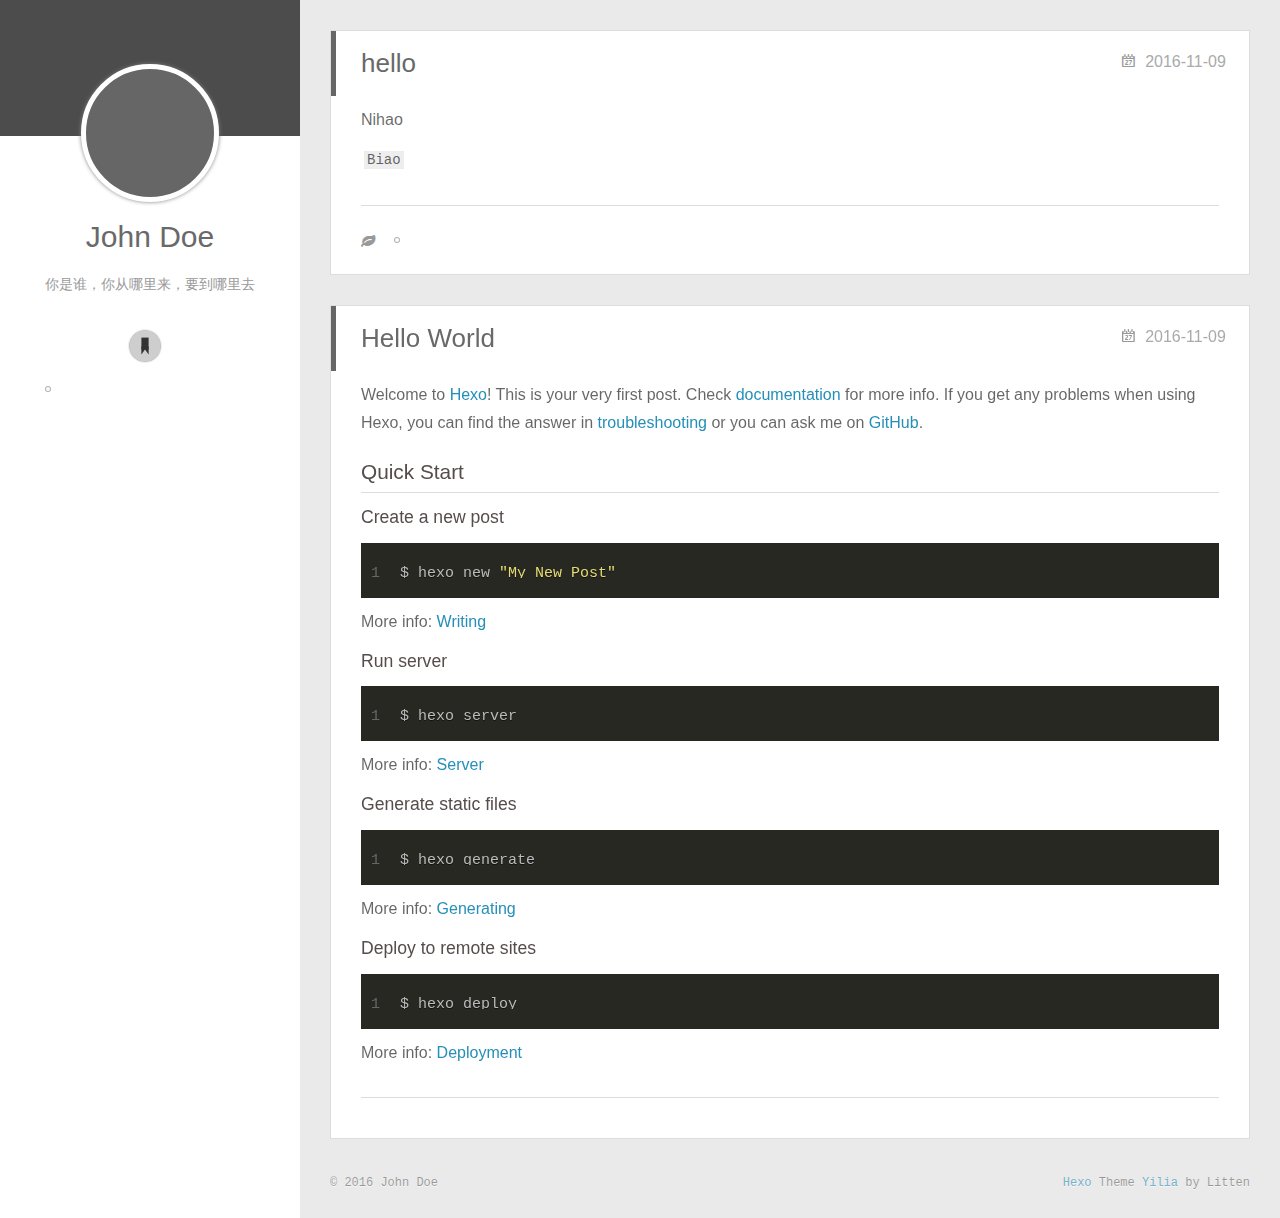
==== index.html @ 61e936ec "Site updated: 2016-11-09 15:15:45" ====
<!DOCTYPE html>
<html>
<head>
  <meta charset="utf-8">
  
  <meta http-equiv="X-UA-Compatible" content="IE=edge" >
  <title>Hexo</title>
  <meta name="viewport" content="width=device-width, initial-scale=1, maximum-scale=1">
  <meta name="description" content="你是谁，你从哪里来，要到哪里去">
<meta property="og:type" content="website">
<meta property="og:title" content="Hexo">
<meta property="og:url" content="http://yoursite.com/index.html">
<meta property="og:site_name" content="Hexo">
<meta property="og:description" content="你是谁，你从哪里来，要到哪里去">
<meta name="twitter:card" content="summary">
<meta name="twitter:title" content="Hexo">
<meta name="twitter:description" content="你是谁，你从哪里来，要到哪里去">
  
    <link rel="alternative" href="/atom.xml" title="Hexo" type="application/atom+xml">
  
  
    <link rel="icon" href="/favicon.png">
  
  <link rel="stylesheet" href="/css/style.css">
  <script src="http://7.url.cn/edu/jslib/comb/require-2.1.6,jquery-1.9.1.min.js"></script>
</head>

<body>
  <div id="container">
    <div class="left-col">
    <div class="overlay"></div>
<div class="intrude-less">
	<header id="header" class="inner">
		<a href="/" class="profilepic">
			
			<img lazy-src="/img/dog.png" class="js-avatar">
			
		</a>

		<hgroup>
		  <h1 class="header-author"><a href="/sitemap">John Doe</a></h1>
		</hgroup>

		
		<p class="header-subtitle">你是谁，你从哪里来，要到哪里去</p>
		

		
			<div class="switch-btn">
				<div class="icon">
					<div class="icon-ctn">
						<div class="icon-wrap icon-ribbon" data-idx="1">
							<div class="ribbon"></div>
						</div>
						<div class="icon-wrap icon-house hide" data-idx="0">
							<div class="birdhouse"></div>
							<div class="birdhouse_holes"></div>
						</div>
						
						<div class="icon-wrap icon-link hide" data-idx="2">
							<div class="loopback_l"></div>
							<div class="loopback_r"></div>
						</div>
						
						
						<div class="icon-wrap icon-me hide" data-idx="3">
							<div class="user"></div>
							<div class="shoulder"></div>
						</div>
						
					</div>

				</div>
				<div class="tips-box hide">
					<div class="tips-arrow"></div>
					<ul class="tips-inner">
						<li>Tags</li>
						<li>Menu</li>
						
						<li>Links</li>
						
						
						<li>Über</li>
						
					</ul>
				</div>
			</div>
		

		<div class="switch-area">
			<div class="switch-wrap">
				
				<section class="switch-part switch-part1">
					<div class="widget tagcloud" id="js-tagcloud">
						<a href="/tags/Qt/" style="font-size: 10px;">Qt</a>
					</div>
				</section>
				

				<section class="switch-part switch-part2">
					<nav class="header-menu">
						<ul>
						
							<li><a href="/">主页</a></li>
				        
							<li><a href="/archives">所有文章</a></li>
				        
						</ul>
					</nav>
					<nav class="header-nav">
						<div class="social">
							
						</div>
					</nav>
				</section>

				
				<section class="switch-part switch-part3">
					<div id="js-friends">
					
			          <a target="_blank" class="main-nav-link switch-friends-link" href="http://localhost:4000/">奥巴马的博客</a>
			        
			          <a target="_blank" class="main-nav-link switch-friends-link" href="http://localhost:4000/">卡卡的美丽传说</a>
			        
			          <a target="_blank" class="main-nav-link switch-friends-link" href="http://localhost:4000/">本泽马的博客</a>
			        
			          <a target="_blank" class="main-nav-link switch-friends-link" href="http://localhost:4000/">吉格斯的博客</a>
			        
			          <a target="_blank" class="main-nav-link switch-friends-link" href="http://localhost:4000/">习大大大不同</a>
			        
			          <a target="_blank" class="main-nav-link switch-friends-link" href="http://localhost:4000/">托蒂的博客</a>
			        
			        </div>
				</section>
				

				
				
				<section class="switch-part switch-part4">
				
					<div id="js-aboutme">我是谁，我从哪里来，我到哪里去？我就是我，是颜色不一样的吃货…</div>
				</section>
				
			</div>
		</div>
	</header>
</div>

    </div>
    <div class="mid-col">
      <nav id="mobile-nav">
  	<div class="overlay">
  		<div class="slider-trigger"></div>
  		<h1 class="header-author js-mobile-header hide">John Doe</h1>
  	</div>
	<div class="intrude-less">
		<header id="header" class="inner">
			<div class="profilepic">
			
				<img lazy-src="/img/dog.png" class="js-avatar">
			
			</div>
			<hgroup>
			  <h1 class="header-author">John Doe</h1>
			</hgroup>
			
			<p class="header-subtitle">你是谁，你从哪里来，要到哪里去</p>
			
			<nav class="header-menu">
				<ul>
				
					<li><a href="/">主页</a></li>
		        
					<li><a href="/archives">所有文章</a></li>
		        
		        <div class="clearfix"></div>
				</ul>
			</nav>
			<nav class="header-nav">
				<div class="social">
					
				</div>
			</nav>
		</header>				
	</div>
</nav>

      <div class="body-wrap">
  
    <article id="post-hello" class="article article-type-post" itemscope itemprop="blogPost">
  
    <div class="article-meta">
        

        
            <a href="/2016/11/09/hello/" class="article-date">
  	<time datetime="2016-11-09T03:16:01.000Z" itemprop="datePublished">2016-11-09</time>
</a>
        
    </div>
  
  <div class="article-inner">
    
      <input type="hidden" class="isFancy" />
    
    
      <header class="article-header">
        
  
    <h1 itemprop="name">
      <a class="article-title" href="/2016/11/09/hello/">hello</a>
    </h1>
  

      </header>
      
    
    <div class="article-entry" itemprop="articleBody">
      
        
        <p>Nihao</p>
<p><code>Biao</code></p>

      
    </div>
    
    <div class="article-info article-info-index">
      
      
	<div class="article-tag tagcloud">
		<ul class="article-tag-list"><li class="article-tag-list-item"><a class="article-tag-list-link" href="/tags/Qt/">Qt</a></li></ul>
	</div>

      

      
      <div class="clearfix"></div>
    </div>
    
  </div>
  
</article>







  
    <article id="post-hello-world" class="article article-type-post" itemscope itemprop="blogPost">
  
    <div class="article-meta">
        

        
            <a href="/2016/11/09/hello-world/" class="article-date">
  	<time datetime="2016-11-09T02:08:50.088Z" itemprop="datePublished">2016-11-09</time>
</a>
        
    </div>
  
  <div class="article-inner">
    
      <input type="hidden" class="isFancy" />
    
    
      <header class="article-header">
        
  
    <h1 itemprop="name">
      <a class="article-title" href="/2016/11/09/hello-world/">Hello World</a>
    </h1>
  

      </header>
      
    
    <div class="article-entry" itemprop="articleBody">
      
        
        <p>Welcome to <a href="https://hexo.io/" target="_blank" rel="external">Hexo</a>! This is your very first post. Check <a href="https://hexo.io/docs/" target="_blank" rel="external">documentation</a> for more info. If you get any problems when using Hexo, you can find the answer in <a href="https://hexo.io/docs/troubleshooting.html" target="_blank" rel="external">troubleshooting</a> or you can ask me on <a href="https://github.com/hexojs/hexo/issues" target="_blank" rel="external">GitHub</a>.</p>
<h2 id="Quick-Start"><a href="#Quick-Start" class="headerlink" title="Quick Start"></a>Quick Start</h2><h3 id="Create-a-new-post"><a href="#Create-a-new-post" class="headerlink" title="Create a new post"></a>Create a new post</h3><figure class="highlight bash"><table><tr><td class="gutter"><pre><div class="line">1</div></pre></td><td class="code"><pre><div class="line">$ hexo new <span class="string">"My New Post"</span></div></pre></td></tr></table></figure>
<p>More info: <a href="https://hexo.io/docs/writing.html" target="_blank" rel="external">Writing</a></p>
<h3 id="Run-server"><a href="#Run-server" class="headerlink" title="Run server"></a>Run server</h3><figure class="highlight bash"><table><tr><td class="gutter"><pre><div class="line">1</div></pre></td><td class="code"><pre><div class="line">$ hexo server</div></pre></td></tr></table></figure>
<p>More info: <a href="https://hexo.io/docs/server.html" target="_blank" rel="external">Server</a></p>
<h3 id="Generate-static-files"><a href="#Generate-static-files" class="headerlink" title="Generate static files"></a>Generate static files</h3><figure class="highlight bash"><table><tr><td class="gutter"><pre><div class="line">1</div></pre></td><td class="code"><pre><div class="line">$ hexo generate</div></pre></td></tr></table></figure>
<p>More info: <a href="https://hexo.io/docs/generating.html" target="_blank" rel="external">Generating</a></p>
<h3 id="Deploy-to-remote-sites"><a href="#Deploy-to-remote-sites" class="headerlink" title="Deploy to remote sites"></a>Deploy to remote sites</h3><figure class="highlight bash"><table><tr><td class="gutter"><pre><div class="line">1</div></pre></td><td class="code"><pre><div class="line">$ hexo deploy</div></pre></td></tr></table></figure>
<p>More info: <a href="https://hexo.io/docs/deployment.html" target="_blank" rel="external">Deployment</a></p>

      
    </div>
    
    <div class="article-info article-info-index">
      
      
      

      
      <div class="clearfix"></div>
    </div>
    
  </div>
  
</article>







  
  
</div>
      <footer id="footer">
  <div class="outer">
    <div id="footer-info">
    	<div class="footer-left">
    		&copy; 2016 John Doe
    	</div>
      	<div class="footer-right">
      		<a href="http://hexo.io/" target="_blank">Hexo</a>  Theme <a href="https://github.com/litten/hexo-theme-yilia" target="_blank">Yilia</a> by Litten
      	</div>
    </div>
  </div>
</footer>
    </div>
    
  <link rel="stylesheet" href="/fancybox/jquery.fancybox.css">


<script>
	var yiliaConfig = {
		fancybox: true,
		mathjax: true,
		animate: true,
		isHome: true,
		isPost: false,
		isArchive: false,
		isTag: false,
		isCategory: false,
		open_in_new: false
	}
</script>
<script src="/js/main.js"></script>






<script type="text/x-mathjax-config">
MathJax.Hub.Config({
    tex2jax: {
        inlineMath: [ ['$','$'], ["\\(","\\)"]  ],
        processEscapes: true,
        skipTags: ['script', 'noscript', 'style', 'textarea', 'pre', 'code']
    }
});

MathJax.Hub.Queue(function() {
    var all = MathJax.Hub.getAllJax(), i;
    for(i=0; i < all.length; i += 1) {
        all[i].SourceElement().parentNode.className += ' has-jax';                 
    }       
});
</script>

<script type="text/javascript" src="http://cdn.mathjax.org/mathjax/latest/MathJax.js?config=TeX-AMS-MML_HTMLorMML">
</script>


  </div>
</body>
</html>
---- css/style.css ----
body {
  width: 100%;
}
body:before,
body:after {
  content: "";
  display: table;
}
body:after {
  clear: both;
}
@font-face {
  font-family: 'FontAwesome';
  src: url("fonts/fontawesome-webfont.eot");
  src: url("fonts/fontawesome-webfont.eot?#iefix") format("embedded-opentype"), url("fonts/fontawesome-webfont.woff") format("woff"), url("fonts/fontawesome-webfont.ttf") format("truetype"), url("fonts/fontawesome-webfont.svgz#FontAwesomeRegular") format("svg"), url("fonts/fontawesome-webfont.svg#FontAwesomeRegular") format("svg");
  font-weight: normal;
  font-style: normal;
}
html,
body,
div,
span,
applet,
object,
iframe,
h1,
h2,
h3,
h4,
h5,
h6,
p,
blockquote,
pre,
a,
abbr,
acronym,
address,
big,
cite,
code,
del,
dfn,
em,
img,
ins,
kbd,
q,
s,
samp,
small,
strike,
strong,
sub,
sup,
tt,
var,
dl,
dt,
dd,
ol,
ul,
li,
fieldset,
form,
label,
legend,
table,
caption,
tbody,
tfoot,
thead,
tr,
th,
td {
  margin: 0;
  padding: 0;
  border: 0;
  outline: 0;
  font-weight: inherit;
  font-style: inherit;
  font-family: inherit;
  font-size: 100%;
  vertical-align: baseline;
}
body {
  line-height: 1;
  color: #000;
  background: #fff;
}
ol,
ul {
  list-style: none;
}
table {
  border-collapse: separate;
  border-spacing: 0;
  vertical-align: middle;
}
caption,
th,
td {
  text-align: left;
  font-weight: normal;
  vertical-align: middle;
}
a img {
  border: none;
}
ol {
  list-style: decimal;
  padding-left: 20px;
}
ul {
  list-style: none;
}
input,
button {
  margin: 0;
  padding: 0;
}
input::-moz-focus-inner,
button::-moz-focus-inner {
  border: 0;
  padding: 0;
}
@font-face {
  font-family: FontAwesome;
  font-style: normal;
  font-weight: normal;
  src: url("fonts/fontawesome-webfont.eot?v=#4.0.3");
  src: url("fonts/fontawesome-webfont.eot?#iefix&v=#4.0.3") format("embedded-opentype"), url("fonts/fontawesome-webfont.woff?v=#4.0.3") format("woff"), url("fonts/fontawesome-webfont.ttf?v=#4.0.3") format("truetype"), url("fonts/fontawesome-webfont.svg#fontawesomeregular?v=#4.0.3") format("svg");
}
html,
body,
#container {
  height: 100%;
}
body {
  font-family: "微软雅黑", "HelveticaNeue-Light", "Helvetica Neue Light", "Helvetica Neue", Helvetica, Arial, sans-serif;
  font-size: 16px;
  background: #fff;
  color: rgba(0,0,0,0.6);
  -webkit-overflow-scrolling: touch;
}
h1,
h2,
h3 {
  display: block;
}
h1 {
  font-size: 1.5em;
}
h2 {
  font-size: 1.3em;
}
h3 {
  font-size: 1.1em;
}
h4,
h5,
h6 {
  font-size: 1em;
}
a {
  text-decoration: none;
  outline-width: 0;
  color: #258fb8;
  outline: none;
}
.alignleft {
  float: left;
}
.alignright {
  float: right;
}
.clearfix {
  *zoom: 1;
}
.clearfix:after {
  content: "";
  display: table;
  clear: both;
}
.inner {
  width: 1000px;
  margin: 0 auto;
}
.hide {
  display: none;
}
@media screen and (max-width: 1040px) {
  .inner {
    width: 100%;
  }
}
#container {
  position: relative;
  min-height: 100%;
}
#container #mobile-nav {
  display: none;
}
#container #mobile-nav .overlay {
  height: 110px;
  position: absolute;
  width: 100%;
  background: #4d4d4d;
}
#container #mobile-nav .overlay.fixed {
  position: fixed;
  height: 42px;
  z-index: 99;
}
#container #mobile-nav #header {
  padding: 10px 0 0 0;
}
#container #mobile-nav #header .profilepic {
  display: block;
  position: relative;
  z-index: 100;
}
#container #mobile-nav #header .header-menu {
  height: auto;
  margin: 10px;
}
#container #mobile-nav #header .header-menu ul {
  text-align: center;
  cursor: default;
}
#container #mobile-nav #header .header-menu li {
  display: inline-block;
  margin: 3px;
}
#container .left-col {
  background: #fff;
  width: 300px;
  position: fixed;
  opacity: 1;
  -webkit-transition: all 0.2s ease-in;
  -moz-transition: all 0.2s ease-in;
  -ms-transition: all 0.2s ease-in;
  transition: all 0.2s ease-in;
  height: 100%;
}
#container .left-col .overlay {
  width: 100%;
  height: 136px;
  background-color: #000;
  position: absolute;
  opacity: 0.7;
}
#container .left-col .intrude-less {
  width: 76%;
  text-align: center;
  margin: 64px auto 0;
}
#container .mid-col {
  position: absolute;
  right: 0;
  min-height: 100%;
  background: #eaeaea;
  left: 300px;
  width: auto;
}
@media screen and (max-width: 800px) {
  #container .left-col {
    display: none;
  }
  #container .mid-col {
    left: 0;
  }
  #container #header .header-nav {
    position: relative;
  }
  #container .header-author.fixed {
    position: fixed;
    top: -13px;
    width: 100%;
    color: #ddd;
  }
  #container .overlay .slider-trigger {
    position: absolute;
    z-index: 101;
    bottom: 0;
    left: 0;
    width: 42px;
    height: 42px;
  }
  #container .overlay .slider-trigger:hover {
    background: #444;
  }
  #container .overlay .slider-trigger:before {
    color: #ddd;
    content: "\f00b";
    font: 16px FontAwesome;
    width: 16px;
    height: 16px;
    margin-left: 9px;
    margin-top: 14px;
    display: block;
  }
  #container .article-header {
    border-left: none;
    padding: 0;
    border-bottom: 1px dotted #ddd;
  }
  #container .article-header h1 {
    margin-bottom: 10px;
  }
  #container .header-subtitle {
    padding: 0 24px;
  }
  #container .article-info-index.article-info {
    padding-top: 10px;
    margin: 0;
    border-top: 1px solid #ddd;
  }
  #container .article-info-post.article-info {
    margin: 0;
    padding-top: 10px;
    border: none;
  }
  #container .article-more-link a {
    float: right;
  }
  #container #viewer-box .viewer-box-l {
    font-size: 14px;
  }
  #container .article {
    padding: 10px;
    margin: 10px;
    font-size: 14px;
  }
  #container .article .article-entry {
    padding-left: 0;
    padding-right: 0;
    padding-top: 10px;
  }
  #container .article .article-title {
    font-size: 18px;
    max-width: 185px;
    display: block;
    margin: 0;
  }
  #container .article .article-meta {
    width: auto;
    height: 30px;
    margin-top: -5px;
    position: ralative;
  }
  #container .article .article-meta .article-date {
    font-size: 12px;
    border-radius: 0;
    color: #666;
    background: none;
    height: auto;
    padding: 0;
    margin: 0;
    width: 100%;
    text-align: left;
    margin-left: 10px;
  }
  #container .article .article-meta .article-date time {
    width: auto;
    float: right;
    margin-right: 10px;
  }
  #container .article .article-meta .article-tag-list {
    margin-top: 7px;
    position: absolute;
    right: 10px;
    top: 0;
  }
  #container .article .article-meta .article-tag-list:before {
    float: left;
    margin-top: 1px;
    left: 0;
  }
  #container .article .article-meta .article-tag-list .article-tag-list-item {
    float: left;
    padding-left: 0;
    width: auto;
    max-width: 83px;
  }
  #container .article .article-meta .article-category {
    margin-top: 7px;
    position: absolute;
    right: 10px;
    top: -30px;
  }
  #container .article .article-meta .article-category:before {
    float: left;
    margin-top: 1px;
    left: 15px;
  }
  #container .article .article-meta .article-category .article-category-link {
    max-width: 83px;
    width: auto;
    padding-left: 10px;
  }
  #container .article .article-nav-link-wrap {
    margin: 5px 0;
  }
  #container .article .article-nav-link-wrap strong {
    float: left;
    margin-right: 5px;
  }
  #container .article #article-nav-older {
    float: none;
    display: block;
  }
  #container .share {
    padding: 3px 10px;
  }
  #container .duoshuo {
    padding: 0 13px;
  }
  #container #disqus_thread {
    padding: 0 13px;
  }
  #container #mobile-nav {
    display: block;
  }
  #container #page-nav .extend {
    opacity: 1;
  }
  #container .instagram .open-ins {
    left: 2px;
    top: -30px;
    color: #aaa;
  }
  #container .info-on-right {
    float: initial;
  }
  #container .archives-wrap {
    margin: 10px 10px 0px;
    padding: 10px;
  }
  #container .archives-wrap .archive-article-title {
    font-size: 14px;
  }
  #container .archives-wrap .archive-year-wrap {
    position: relative;
    padding: 0 0 0 0;
  }
  #container .archives-wrap .archive-year-wrap a {
    padding: 0 0 0 0;
  }
  #container .archives-wrap .article-meta .archive-article-date {
    font-size: 12px;
    margin-right: 10px;
    margin-top: -5px;
  }
  #container .archives-wrap .article-meta .article-tag-list-link {
    font-size: 12px;
  }
  #container .archives .archive-article {
    padding: 10px 0;
    margin-left: 0;
  }
  #container #footer .footer-left {
    float: initial;
    margin-bottom: 10px;
  }
  #container #footer .footer-right {
    float: initial;
  }
}
.header-author {
  text-align: center;
  margin: 0.67em 0;
/*font-family: Roboto, "Roboto", serif;*/
  font-size: 30px;
  -webkit-transition: 0.3s;
  -moz-transition: 0.3s;
  -ms-transition: 0.3s;
  transition: 0.3s;
}
#header {
  width: 100%;
}
#header a {
  color: #696969;
}
#header a:hover {
  color: #b0a0aa;
}
#header .profilepic {
  text-align: center;
  display: block;
  border: 5px solid #fff;
  border-radius: 300px;
  width: 128px;
  height: 128px;
  margin: 0 auto;
  position: relative;
  overflow: hidden;
  background: #666;
  -webkit-box-shadow: 0 0 4px #808080;
  box-shadow: 0 0 4px #808080;
  -webkit-transition: all 0.2s ease-in;
  display: -webkit-box;
  -webkit-box-orient: horizontal;
  -webkit-box-pack: center;
  -webkit-box-align: center;
  text-align: center;
}
#header .profilepic img {
  width: 20%;
  height: 20%;
  border-radius: 300px;
  opacity: 0;
  -webkit-transition: all 0.2s ease-in;
}
#header .profilepic img.show {
  width: 100%;
  height: 100%;
  opacity: 1;
}
#header .header-subtitle {
  text-align: center;
  color: #999;
  font-size: 14px;
  line-height: 25px;
  overflow: hidden;
  text-overflow: ellipsis;
  display: -webkit-box;
  -webkit-line-clamp: 2;
  -webkit-box-orient: vertical;
}
#header .header-menu {
  font-weight: 300;
  line-height: 31px;
  cursor: pointer;
  text-transform: uppercase;
  float: none;
/*min-height: 150px;*/
  margin-left: -12px;
  text-align: center;
  display: -webkit-box;
  -webkit-box-orient: horizontal;
  -webkit-box-pack: center;
  -webkit-box-align: center;
}
#header .header-menu li {
  cursor: default;
}
#header .header-menu li a {
  font-size: 14px;
  min-width: 300px;
}
#header .switch-area {
  position: relative;
  width: 100%;
  overflow: hidden;
  min-height: 500px;
  font-size: 14px;
}
#header .switch-area .switch-wrap {
  -webkit-transition: -webkit-transform 0.3s ease-in;
  -moz-transition: -moz-transform 0.3s ease-in;
  -ms-transition: -ms-transform 0.3s ease-in;
  transition: transform 0.3s ease-in;
  position: relative;
}
#header .turn-left {
  -webkit-transform: translate(-100%, 0);
  -moz-transform: translate(-100%, 0);
  -ms-transform: translate(-100%, 0);
  transform: translate(-100%, 0);
}
#header .header-nav {
  width: 100%;
  position: absolute;
  -webkit-transition: -webkit-transform 0.3s ease-in;
  -moz-transition: -moz-transform 0.3s ease-in;
  -ms-transition: -ms-transform 0.3s ease-in;
  transition: transform 0.3s ease-in;
}
#header .header-nav .social {
  margin-right: 15px;
  margin-top: 10px;
  text-align: center;
}
#header .header-nav .social a {
  border-radius: 50%;
  display: -moz-inline-stack;
  display: inline-block;
  vertical-align: middle;
  *vertical-align: auto;
  zoom: 1;
  *display: inline;
  text-indent: -9999px;
  margin: 0 8px 15px 8px;
  opacity: 0.7;
  width: 28px;
  height: 28px;
  -webkit-transition: 0.3s;
  -moz-transition: 0.3s;
  -ms-transition: 0.3s;
  transition: 0.3s;
}
#header .header-nav .social a:hover {
  opacity: 1;
}
#header .header-nav .social a:last-of-type {
  margin-right: 0;
}
#header .header-nav .social a.weibo {
  background: url("/img/weibo.png") center no-repeat #aaf;
  border: 1px solid #aaf;
}
#header .header-nav .social a.weibo:hover {
  border: 1px solid #aaf;
}
#header .header-nav .social a.rss {
  background: url("/img/rss.png") center no-repeat #ef7522;
  border: 1px solid #ef7522;
}
#header .header-nav .social a.rss:hover {
  border: 1px solid #cf5d0f;
}
#header .header-nav .social a.github {
  background: url("/img/github.png") center no-repeat #afb6ca;
  border: 1px solid #afb6ca;
}
#header .header-nav .social a.github:hover {
  border: 1px solid #909ab6;
}
#header .header-nav .social a.facebook {
  background: url("/img/facebook.png") center no-repeat #3b5998;
  border: 1px solid #3b5998;
}
#header .header-nav .social a.facebook:hover {
  border: 1px solid #2d4373;
}
#header .header-nav .social a.google {
  background: url("/img/google.png") center no-repeat #c83d20;
  border: 1px solid #c83d20;
}
#header .header-nav .social a.google:hover {
  border: 1px solid #9c3019;
}
#header .header-nav .social a.twitter {
  background: url("/img/twitter.png") center no-repeat #55cff8;
  border: 1px solid #55cff8;
}
#header .header-nav .social a.twitter:hover {
  border: 1px solid #24c1f6;
}
#header .header-nav .social a.linkedin {
  background: url("/img/linkedin.png") center no-repeat #005a87;
  border: 1px solid #005a87;
}
#header .header-nav .social a.linkedin:hover {
  border: 1px solid #006b98;
}
#header .header-nav .social a.zhihu {
  background: url("/img/zhihu.png") center no-repeat #0078d8;
  border: 1px solid #0078d8;
}
#header .header-nav .social a.zhihu:hover {
  border: 1px solid #0078d8;
}
#header .header-nav .social a.douban {
  background: url("/img/douban.png") center no-repeat #06c611;
  border: 1px solid #06c611;
}
#header .header-nav .social a.douban:hover {
  border: 1px solid #06c611;
}
#header .header-nav .social a.mail {
  background: url("/img/mail.png") center no-repeat #005a87;
  border: 1px solid #005a87;
}
#header .header-nav .social a.mail:hover {
  border: 1px solid #006b98;
}
#header .switch-part {
  width: 100%;
  position: absolute;
}
#header .switch-part1 {
  left: 0;
/*top: 20px;*/
  overlay-x: hidden;
  overflow-y: auto;
  max-height: 200px;
}
#header .switch-part2 {
  left: 100%;
}
#header .switch-part3 {
  left: 200%;
  line-height: 30px;
}
#header .switch-part3 .switch-friends-link {
  margin-right: 9px;
  border-radius: 3px;
  padding: 5px;
}
#header .switch-part3 .switch-friends-link:hover {
  background: #88acdb;
  color: #fff;
}
#header .switch-part4 {
  left: 300%;
  text-align: left;
  line-height: 30px;
}
.duoshuo {
  padding: 0 40px;
}
#disqus_thread {
  padding: 0 40px;
}
.archives-wrap {
  position: relative;
  margin: 0 30px;
  padding-right: 60px;
  border-bottom: 1px solid #eee;
  background: #fff;
}
.archives-wrap:first-child {
  margin-top: 30px;
}
.archives-wrap:last-child {
  margin-bottom: 80px;
}
.archives-wrap .archive-year-wrap {
  line-height: 35px;
  width: 200px;
  position: absolute;
  padding-top: 15px;
  font-size: 1.8em;
}
.archives-wrap .archive-year-wrap a {
  color: #666;
  font-weight: bold;
  padding-left: 48px;
}
.archives {
  position: relative;
}
.archives .article-info {
  border: none;
}
.archives .archive-article {
  margin-left: 200px;
  padding: 20px 0;
  border-bottom: 1px solid #eee;
  border-top: 1px solid #fff;
  position: relative;
}
.archives .archive-article:first-child {
  border-top: none;
}
.archives .archive-article:last-child {
  border-bottom: none;
}
.archives .archive-article-title {
  font-size: 16px;
  color: #333;
  -webkit-transition: color 0.3s;
  -moz-transition: color 0.3s;
  -ms-transition: color 0.3s;
  transition: color 0.3s;
}
.archives .archive-article-title:hover {
  color: #657b83;
}
.archives .archive-article-title span {
  display: block;
  color: #a8a8a8;
  font-size: 12px;
  line-height: 14px;
  height: 7px;
  padding-left: 2px;
}
.archives .archive-article-title span:before {
  display: inline-block;
  content: "“";
  font-family: serif;
  font-size: 30px;
  float: left;
  margin: 4px 4px 0 -12px;
  color: #c8c8c8;
}
.archive-article-inner .archive-article-header {
  position: relative;
}
.archive-article-inner .article-meta {
  position: relative;
  float: right;
  margin-top: -10px;
  color: #555;
  background: none;
  text-align: right;
  width: auto;
}
.archive-article-inner .article-meta .article-date time {
  color: #aaa;
}
.archive-article-inner .article-meta .archive-article-date,
.archive-article-inner .article-meta .article-tag-list {
  margin-right: 30px;
  display: -moz-inline-stack;
  display: inline-block;
  vertical-align: middle;
  zoom: 1;
  color: #666;
  font-size: 14px;
}
.archive-article-inner .article-meta .archive-article-date {
  cursor: default;
  font-size: 12px;
  margin-bottom: 5px;
  margin-top: -10px;
}
.archive-article-inner .article-meta .archive-article-date time:before {
  content: "\f073";
  color: #999;
  position: relative;
  margin-right: 10px;
  font: 16px FontAwesome;
}
.archive-article-inner .article-meta .article-category:before {
  float: left;
  margin-top: 1px;
  left: 15px;
}
.archive-article-inner .article-meta .article-category .article-category-link {
  width: auto;
  max-width: 83px;
  padding-left: 10px;
}
.archive-article-inner .article-meta .article-tag-list {
  margin-top: 0px;
}
.archive-article-inner .article-meta .article-tag-list:before {
  left: 15px;
}
.archive-article-inner .article-meta .article-tag-list .article-tag-list-item {
  display: inline-block;
  width: auto;
  max-width: 83px;
  padding-left: 8px;
  font-size: 12px;
}
.body-wrap {
  margin-bottom: 80px;
}
.article {
  margin: 30px;
  position: relative;
  border: 1px solid #ddd;
  background: #fff;
  -webkit-transition: all 0.2s ease-in;
}
.article.show {
  visibility: visible;
  -webkit-animation: cd-bounce-1 0.6s;
  -moz-animation: cd-bounce-1 0.6s;
  -webkit-animation: cd-bounce-1 0.6s;
  -moz-animation: cd-bounce-1 0.6s;
  -ms-animation: cd-bounce-1 0.6s;
  animation: cd-bounce-1 0.6s;
}
.article.hidden {
  visibility: hidden;
}
.article img {
  max-width: 100%;
}
@-webkit-keyframes cd-bounce-1 {
  0% {
    opacity: 0;
    -webkit-transform: scale(1);
  }
  60% {
    opacity: 1;
    -webkit-transform: scale(1.01);
  }
  100% {
    -webkit-transform: scale(1);
  }
}
@-moz-keyframes cd-bounce-1 {
  0% {
    opacity: 0;
    -moz-transform: scale(1);
  }
  60% {
    opacity: 1;
    -moz-transform: scale(1.01);
  }
  100% {
    -moz-transform: scale(1);
  }
}
.article-index {
  margin-left: 200px;
  padding: 15px 0;
  margin-right: 75px;
}
.article-index .brief {
  display: block;
  color: #a8a8a8;
  font-size: 12px;
  line-height: 14px;
  height: 7px;
  padding-left: 2px;
}
.article-index .brief:before {
  display: inline-block;
  content: "“";
  font-family: serif;
  font-size: 30px;
  float: left;
  margin: 4px 4px 0 -12px;
  color: #c8c8c8;
}
.article-title {
  color: #696969;
  margin-left: 0px;
  font-weight: 300;
  line-height: 35px;
  margin-bottom: 20px;
  font-size: 26px;
  -webkit-transition: color 0.3s;
  -moz-transition: color 0.3s;
  -o-transition: color 0.3s;
  -webkit-transition: color 0.3s;
  -moz-transition: color 0.3s;
  -ms-transition: color 0.3s;
  transition: color 0.3s;
}
.article-title:hover {
  color: #b0a0aa;
}
.article-inner {
  position: relative;
  margin-bottom: 20px;
}
.article-header {
  border-left: 5px solid;
  padding: 15px 0px 15px 25px;
}
.article-info.info-on-right {
  margin: 10px 0 0 0;
  float: right;
}
.article-info-index.article-info {
  padding-top: 20px;
  margin: 30px 30px 0 30px;
  border-top: 1px solid #ddd;
}
.article-info-post.article-info {
  padding: 0;
  border: none;
  margin: -30px 0 20px 30px;
}
.article-entry {
  line-height: 1.8em;
  padding-right: 30px;
  padding-left: 30px;
}
.article-entry p {
  margin-top: 10px;
}
.article-entry p code,
.article-entry li code {
  padding: 1px 3px;
  margin: 0 3px;
/*background: #eee;*/
/*border: 1px solid #ddd;*/
  font-family: Menlo, Monaco, "Andale Mono", "lucida console", "Courier New", monospace;
  word-wrap: break-word;
  font-size: 14px;
/*color: rgba(0, 0, 0, .8);
    background-color: rgb(245, 245, 245);
    border: 1px solid rgb(235, 235, 235);
    border-radius: 2px;
    padding: 0.1em 0.3em;*/
  font-family: "Source Code Pro", Monaco, Menlo, Consolas, monospace;
/*color: #4d4d4c;*/
  background: #eee;
/*font-size: .95em;*/
}
.article-entry blockquote {
  background: #2d2d2d;
  border-left: 5px solid #ccc;
  padding: 15px 20px;
  margin-top: 10px;
  border-left: 5px solid #999;
  background: #f6f6f6;
}
.article-entry blockquote p {
  margin-top: 0;
  font-size: 14px;
}
.article-entry em {
  font-style: italic;
}
.article-entry ul li:before {
  content: "";
  width: 6px;
  height: 6px;
  border: 1px solid #999;
  border-radius: 10px;
  background: #aaa;
  display: inline-block;
  margin-right: 10px;
  float: left;
  margin-top: 12px;
}
.article-entry ul,
.article-entry ol {
  font-size: 14px;
  margin: 0px 0px;
}
.article-entry li {
  margin-left: 30px;
}
.article-entry li ul,
.article-entry li ol {
  margin-left: 30px;
}
.article-entry li ul li:before,
.article-entry li ol li:before {
  content: "";
  background: #dedede;
}
.article-entry h1 {
  margin-top: 30px;
}
.article-entry h2 {
  margin-top: 20px;
  font-weight: 300;
  color: #574c4c;
  padding-bottom: 5px;
  border-bottom: 1px solid #ddd;
}
.article-entry h3,
.article-entry h4,
.article-entry h5,
.article-entry h6 {
  margin-top: 10px;
  font-weight: 300;
  color: #574c4c;
  padding-bottom: 1px;
}
.article-entry video {
  max-width: 100%;
}
.article-entry strong {
  font-weight: bold;
}
.article-entry .caption {
  display: block;
  font-size: 0.8em;
  color: #aaa;
}
.article-entry hr {
  height: 0;
  margin-top: 20px;
  margin-bottom: 20px;
  border-left: 0;
  border-right: 0;
  border-top: 1px solid #ddd;
  border-bottom: 1px solid #fff;
}
.article-entry pre {
  font-size: 1/0.9em;
  line-height: 1.5;
  margin-top: 10px;
  padding: 5px 15px;
  overflow-x: auto;
  color: #657b83;
  font-size: 10px;
  border: 1px solid #ccc;
  text-shadow: 0 1px #111;
  font-family: Menlo, Monaco, "Andale Mono", "lucida console", "Courier New", monospace;
}
.article-entry pre code {
  font-size: 14px;
}
.article-entry table {
  width: 100%;
  border: 1px solid #dedede;
  margin: 15px 0;
  border-collapse: collapse;
}
.article-entry table tr,
.article-entry table td {
  height: 35px;
}
.article-entry table thead tr {
  background: #f8f8f8;
}
.article-entry table tbody tr:hover {
  background: #efefef;
}
.article-entry table td,
.article-entry table th {
  border: 1px solid #dedede;
  padding: 0 10px;
}
.article-entry figure table {
  border: none;
  width: auto;
  margin: 0;
}
.article-entry figure table tbody tr:hover {
  background: none;
}
.article-meta {
  width: 150px;
  font-size: 14;
  text-align: right;
  position: absolute;
  right: 0;
  top: 23px;
  text-align: center;
  z-index: 1;
}
.article-meta time {
  color: #aaa;
}
.article-meta time:before {
  color: #999;
  content: "\f073";
  font: 17px FontAwesome;
  margin-right: 10px;
}
.article-more-link {
  margin-top: 5px;
  text-align: right;
}
.article-more-link a {
  background: #4d4d4d;
  color: #fff;
  font-size: 12px;
  padding: 2px 8px 4px;
  line-height: 16px;
  -webkit-border-radius: 2px;
  -moz-border-radius: 2px;
  border-radius: 2px;
  -webkit-transition: background 0.3s;
  -moz-transition: background 0.3s;
  -ms-transition: background 0.3s;
  transition: background 0.3s;
}
.article-more-link a:hover {
  background: #3c3c3c;
}
.article-more-link a.hidden {
  visibility: hidden;
}
#article-nav {
  margin: 80px 0 30px 0;
  padding-bottom: 10px;
}
#article-nav .article-nav-link-wrap {
  margin: 0px 30px 0px 30px;
  font-size: 14px;
  color: #333;
}
#article-nav .article-nav-link-wrap .article-nav-title {
  display: inline-block;
  font-size: 12px;
  color: #aaa;
  -webkit-transition: color 0.3s;
  -moz-transition: color 0.3s;
  -ms-transition: color 0.3s;
  transition: color 0.3s;
}
#article-nav .article-nav-link-wrap strong {
  background: #ddd;
  color: #fff;
  border-radius: 100%;
  width: 15px;
  height: 15px;
  display: inline-block;
  text-align: center;
  -webkit-transition: background 0.3s;
  -moz-transition: background 0.3s;
  -ms-transition: background 0.3s;
  transition: background 0.3s;
}
#article-nav .article-nav-link-wrap:hover strong {
  background: #4d4d4d;
}
#article-nav .article-nav-link-wrap:hover .article-nav-title {
  color: #4d4d4d;
}
#article-nav #article-nav-older {
  float: right;
}
#toc .toc {
  padding: 0;
}
#toc .toc li {
  list-style-type: none;
}
#toc ol {
  margin-left: 0;
}
@-moz-keyframes cd-bounce-1 {
  0% {
    opacity: 0;
    -webkit-transform: scale(1);
    -moz-transform: scale(1);
    -ms-transform: scale(1);
    -o-transform: scale(1);
    -webkit-transform: scale(1);
    -moz-transform: scale(1);
    -ms-transform: scale(1);
    transform: scale(1);
  }
  60% {
    opacity: 1;
    -webkit-transform: scale(1.01);
    -moz-transform: scale(1.01);
    -ms-transform: scale(1.01);
    -o-transform: scale(1.01);
    -webkit-transform: scale(1.01);
    -moz-transform: scale(1.01);
    -ms-transform: scale(1.01);
    transform: scale(1.01);
  }
  100% {
    -webkit-transform: scale(1);
    -moz-transform: scale(1);
    -ms-transform: scale(1);
    -o-transform: scale(1);
    -webkit-transform: scale(1);
    -moz-transform: scale(1);
    -ms-transform: scale(1);
    transform: scale(1);
  }
}
@-webkit-keyframes cd-bounce-1 {
  0% {
    opacity: 0;
    -webkit-transform: scale(1);
    -moz-transform: scale(1);
    -ms-transform: scale(1);
    -o-transform: scale(1);
    -webkit-transform: scale(1);
    -moz-transform: scale(1);
    -ms-transform: scale(1);
    transform: scale(1);
  }
  60% {
    opacity: 1;
    -webkit-transform: scale(1.01);
    -moz-transform: scale(1.01);
    -ms-transform: scale(1.01);
    -o-transform: scale(1.01);
    -webkit-transform: scale(1.01);
    -moz-transform: scale(1.01);
    -ms-transform: scale(1.01);
    transform: scale(1.01);
  }
  100% {
    -webkit-transform: scale(1);
    -moz-transform: scale(1);
    -ms-transform: scale(1);
    -o-transform: scale(1);
    -webkit-transform: scale(1);
    -moz-transform: scale(1);
    -ms-transform: scale(1);
    transform: scale(1);
  }
}
@-o-keyframes cd-bounce-1 {
  0% {
    opacity: 0;
    -webkit-transform: scale(1);
    -moz-transform: scale(1);
    -ms-transform: scale(1);
    -o-transform: scale(1);
    -webkit-transform: scale(1);
    -moz-transform: scale(1);
    -ms-transform: scale(1);
    transform: scale(1);
  }
  60% {
    opacity: 1;
    -webkit-transform: scale(1.01);
    -moz-transform: scale(1.01);
    -ms-transform: scale(1.01);
    -o-transform: scale(1.01);
    -webkit-transform: scale(1.01);
    -moz-transform: scale(1.01);
    -ms-transform: scale(1.01);
    transform: scale(1.01);
  }
  100% {
    -webkit-transform: scale(1);
    -moz-transform: scale(1);
    -ms-transform: scale(1);
    -o-transform: scale(1);
    -webkit-transform: scale(1);
    -moz-transform: scale(1);
    -ms-transform: scale(1);
    transform: scale(1);
  }
}
@keyframes cd-bounce-1 {
  0% {
    opacity: 0;
    -webkit-transform: scale(1);
    -moz-transform: scale(1);
    -ms-transform: scale(1);
    -o-transform: scale(1);
    -webkit-transform: scale(1);
    -moz-transform: scale(1);
    -ms-transform: scale(1);
    transform: scale(1);
  }
  60% {
    opacity: 1;
    -webkit-transform: scale(1.01);
    -moz-transform: scale(1.01);
    -ms-transform: scale(1.01);
    -o-transform: scale(1.01);
    -webkit-transform: scale(1.01);
    -moz-transform: scale(1.01);
    -ms-transform: scale(1.01);
    transform: scale(1.01);
  }
  100% {
    -webkit-transform: scale(1);
    -moz-transform: scale(1);
    -ms-transform: scale(1);
    -o-transform: scale(1);
    -webkit-transform: scale(1);
    -moz-transform: scale(1);
    -ms-transform: scale(1);
    transform: scale(1);
  }
}
.archives-wrap {
  position: relative;
  margin: 0 30px;
  padding-right: 60px;
  border-bottom: 1px solid #eee;
  background: #fff;
}
.archives-wrap:first-child {
  margin-top: 30px;
}
.archives-wrap:last-child {
  margin-bottom: 80px;
}
.archives-wrap .archive-year-wrap {
  line-height: 35px;
  width: 200px;
  position: absolute;
  padding-top: 15px;
  font-size: 1.8em;
}
.archives-wrap .archive-year-wrap a {
  color: #666;
  font-weight: bold;
  padding-left: 48px;
}
.archives {
  position: relative;
}
.archives .article-info {
  border: none;
}
.archives .archive-article {
  margin-left: 200px;
  padding: 20px 0;
  border-bottom: 1px solid #eee;
  border-top: 1px solid #fff;
  position: relative;
}
.archives .archive-article:first-child {
  border-top: none;
}
.archives .archive-article:last-child {
  border-bottom: none;
}
.archives .archive-article-title {
  font-size: 16px;
  color: #333;
  -webkit-transition: color 0.3s;
  -moz-transition: color 0.3s;
  -ms-transition: color 0.3s;
  transition: color 0.3s;
}
.archives .archive-article-title:hover {
  color: #657b83;
}
.archives .archive-article-title span {
  display: block;
  color: #a8a8a8;
  font-size: 12px;
  line-height: 14px;
  height: 7px;
  padding-left: 2px;
}
.archives .archive-article-title span:before {
  display: inline-block;
  content: "“";
  font-family: serif;
  font-size: 30px;
  float: left;
  margin: 4px 4px 0 -12px;
  color: #c8c8c8;
}
.archive-article-inner .archive-article-header {
  position: relative;
}
.archive-article-inner .article-meta {
  position: relative;
  float: right;
  margin-top: -10px;
  color: #555;
  background: none;
  text-align: right;
  width: auto;
}
.archive-article-inner .article-meta .article-date time {
  color: #aaa;
}
.archive-article-inner .article-meta .archive-article-date,
.archive-article-inner .article-meta .article-tag-list {
  margin-right: 30px;
  display: -moz-inline-stack;
  display: inline-block;
  vertical-align: middle;
  zoom: 1;
  color: #666;
  font-size: 14px;
}
.archive-article-inner .article-meta .archive-article-date {
  cursor: default;
  font-size: 12px;
  margin-bottom: 5px;
  margin-top: -10px;
}
.archive-article-inner .article-meta .archive-article-date time:before {
  content: "\f073";
  color: #999;
  position: relative;
  margin-right: 10px;
  font: 16px FontAwesome;
}
.archive-article-inner .article-meta .article-category:before {
  float: left;
  margin-top: 1px;
  left: 15px;
}
.archive-article-inner .article-meta .article-category .article-category-link {
  width: auto;
  max-width: 83px;
  padding-left: 10px;
}
.archive-article-inner .article-meta .article-tag-list {
  margin-top: 0px;
}
.archive-article-inner .article-meta .article-tag-list:before {
  left: 15px;
}
.archive-article-inner .article-meta .article-tag-list .article-tag-list-item {
  display: inline-block;
  width: auto;
  max-width: 83px;
  padding-left: 8px;
  font-size: 12px;
}
.article-entry pre,
.article-entry .highlight {
  background: #272822;
  margin: 10px 0;
  padding: 10px 10px;
  overflow: auto;
  color: #4c4c4c;
  line-height: 22.400000000000002px;
}
.article-entry .highlight .gutter pre,
.article-entry .gist .gist-file .gist-data .line-numbers {
  color: #666;
}
.article-entry pre,
.article-entry code {
  font-family: "Source Code Pro", Consolas, Monaco, Menlo, Consolas, monospace;
}
.article-entry code {
  background: #eee;
  padding: 0 0.3em;
  padding-top: 2px;
  border: none;
}
.article-entry pre {
  color: #fff;
  color: #bbb;
}
.article-entry pre code {
  background: none;
  text-shadow: none;
  padding: 0;
  color: #fff;
}
.article-entry .highlight {
  border-radius: 0px;
}
.article-entry .highlight pre {
  border: none;
  margin: 0;
  padding: 0;
}
.article-entry .highlight table {
  margin: 0;
  width: auto;
}
.article-entry .highlight td {
  border: none;
  padding: 0;
}
.article-entry .highlight figcaption {
  font-size: 0.85em;
  color: highlight-comment;
  line-height: 1em;
  margin-bottom: 1em;
}
.article-entry .highlight figcaption:before,
.article-entry .highlight figcaption:after {
  content: "";
  display: table;
}
.article-entry .highlight figcaption:after {
  clear: both;
}
.article-entry .highlight figcaption a {
  float: right;
}
.article-entry .highlight .gutter pre {
  text-align: right;
  padding-right: 20px;
}
.article-entry .highlight .gutter pre .line {
  text-shadow: none;
}
.article-entry .highlight .line {
  font-size: 15px;
  height: 15px;
}
.article-entry .gist {
  margin: 0 -20px;
  border-style: solid;
  border-color: #ddd;
  border-width: 1px 0;
  background: #272822;
  padding: 15px 20px 15px 0;
}
.article-entry .gist .gist-file {
  border: none;
  font-family: "Source Code Pro", Consolas, Monaco, Menlo, Consolas, monospace;
  margin: 0;
}
.article-entry .gist .gist-file .gist-data {
  background: none;
  border: none;
}
.article-entry .gist .gist-file .gist-data .line-numbers {
  background: none;
  border: none;
  padding: 0 20px 0 0;
}
.article-entry .gist .gist-file .gist-data .line-data {
  padding: 0 !important;
}
.article-entry .gist .gist-file .highlight {
  margin: 0;
  padding: 0;
  border: none;
}
.article-entry .gist .gist-file .gist-meta {
  background: #272822;
  color: highlight-comment;
  font: 0.85em "Helvetica Neue", Helvetica, Arial, sans-serif;
  text-shadow: 0 0;
  padding: 0;
  margin-top: 1em;
  margin-left: 20px;
}
.article-entry .gist .gist-file .gist-meta a {
  color: #258fb8;
  font-weight: normal;
}
.article-entry .gist .gist-file .gist-meta a:hover {
  text-decoration: underline;
}
pre .comment {
  color: #75715e;
}
pre .keyword,
pre .function .keyword,
pre .class .params {
  color: #66d9ef;
}
pre .tag,
pre .doctype,
pre .params,
pre .function,
pre .css .value {
  color: #fff;
}
pre .css ~ * .tag,
pre .title,
pre .at_rule,
pre .at_rule .keyword,
pre .preprocessor,
pre .preprocessor .keyword {
  color: #f92672;
}
pre .attribute,
pre .built_in,
pre .class,
pre .css ~ * .class,
pre .function .title {
  color: #a6e22e;
}
pre .value,
pre .string {
  color: #e6db74;
}
pre .number {
  color: #7163d7;
}
pre .id,
pre .css ~ * .id {
  color: #fd971f;
}
#footer {
  font-size: 12px;
  font-family: Menlo, Monaco, "Andale Mono", "lucida console", "Courier New", monospace;
  text-shadow: 0 1px #fff;
  position: absolute;
  bottom: 30px;
  opacity: 0.6;
  width: 100%;
  text-align: center;
}
#footer .outer {
  padding: 0 30px;
}
.footer-left {
  float: left;
}
.footer-right {
  float: right;
}
.share {
  padding: 0px 75px 30px 40px;
  margin-bottom: 15px;
}
.back_home {
  float: right;
}
.back_home a {
  font-weight: bold;
  margin-left: 10px;
}
.back_home a:hover {
  color: #6e6e6e;
}
#page-nav {
  text-align: center;
  margin-top: 30px;
}
#page-nav .page-number {
  width: 20px;
  height: 20px;
  background: #4d4d4d;
  -webkit-border-radius: 50%;
  -moz-border-radius: 50%;
  border-radius: 50%;
  display: inline-block;
  color: #fff;
  line-height: 20px;
  font-size: 12px;
  margin: 0 3px 30px;
}
#page-nav .page-number:hover {
  background: #5e5e5e;
}
#page-nav .current {
  background: #88acdb;
  cursor: default;
}
#page-nav .current:hover {
  background: #88acdb;
}
#page-nav .extend {
  color: #4d4d4d;
  margin: 0 27px;
  opacity: 0;
}
#page-nav .extend:hover {
  color: #5e5e5e;
}
#page-nav:hover .extend {
  opacity: 1;
}
#post-instagram {
  padding: 30px;
}
#post-instagram .article-entry {
  padding-right: 0;
}
.instagram {
  position: relative;
  min-height: 500px;
}
.instagram .open-ins {
  display: block;
  padding: 10px 0;
  position: absolute;
  right: 28px;
  top: -75px;
  color: #333;
}
.instagram .open-ins:hover {
  color: #657b83;
}
.instagram .year {
  display: inline;
}
.instagram .album h1 em {
  font-style: normal;
  font-size: 14px;
  margin-left: 10px;
}
.instagram .album ul {
  min-height: 149px;
  padding-top: 17px;
  border-bottom: 1px solid #ddd;
  list-style: none;
}
.instagram .album li {
  position: relative;
  display: inline-block;
  min-width: 157px;
  margin: 0;
}
.instagram .album li:before {
  display: none;
}
.instagram .album div.img-box {
  position: relative;
  margin: 0 20px 10px;
  -webkit-box-shadow: 0 1px 0 rgba(255,255,255,0.4), 0 1px 0 1px rgba(255,255,255,0.1);
  -moz-box-shadow: 0 1px 0 rgba(255,255,255,0.4), 0 1px 0 1px rgba(255,255,255,0.1);
  -webkit-box-shadow: 0 1px 0 rgba(255,255,255,0.4), 0 1px 0 1px rgba(255,255,255,0.1);
  box-shadow: 0 1px 0 rgba(255,255,255,0.4), 0 1px 0 1px rgba(255,255,255,0.1);
}
.instagram .album div.img-box .img-bg {
  position: absolute;
  top: 0;
  left: 0;
  bottom: 0px;
  width: 100%;
  margin: -5px;
  padding: 5px;
  background: rgba(204,204,204,0.8);
  -webkit-box-shadow: 0 0 0 1px rgba(0,0,0,0.04), 0 1px 5px rgba(0,0,0,0.1);
  -moz-box-shadow: 0 0 0 1px rgba(0,0,0,0.04), 0 1px 5px rgba(0,0,0,0.1);
  -webkit-box-shadow: 0 0 0 1px rgba(0,0,0,0.04), 0 1px 5px rgba(0,0,0,0.1);
  box-shadow: 0 0 0 1px rgba(0,0,0,0.04), 0 1px 5px rgba(0,0,0,0.1);
  -webkit-transition: all 0.15s ease-out 0.1s;
  -moz-transition: all 0.15s ease-out 0.1s;
  -o-transition: all 0.15s ease-out 0.1s;
  -webkit-transition: all 0.15s ease-out 0.1s;
  -moz-transition: all 0.15s ease-out 0.1s;
  -ms-transition: all 0.15s ease-out 0.1s;
  transition: all 0.15s ease-out 0.1s;
  opacity: 0.2;
  cursor: pointer;
  display: block;
}
.instagram .album div.img-box .img-bg:hover {
  opacity: 0;
}
.instagram .album div.img-box img {
  width: 100%;
  height: auto;
  display: block;
}
@media screen and (max-width: 600px) {
  .instagram .album ul {
    margin-left: 0;
    padding: 0;
    text-align: center;
  }
  .instagram .album li {
    max-width: 300px;
  }
  .instagram .album div.img-box {
    margin: 0;
  }
}
.switch-btn {
  margin-left: 74px;
  margin-top: 23px;
  position: relative;
  width: 70px;
  text-align: center;
}
.switch-btn .tips-box {
  position: relative;
}
.switch-btn .tips-box .tips-arrow {
  width: 0;
  height: 0;
  border-left: 5px solid transparent;
  border-right: 5px solid transparent;
  border-bottom: 6px solid #000;
  opacity: 0.8;
  position: absolute;
  top: -6px;
  left: 30px;
}
.switch-btn .tips-box .tips-inner {
  padding: 5px 8px 4px 8px;
  background-color: #000;
  color: #fff;
  width: 80px;
  text-align: center;
  border-radius: 3px;
  opacity: 0.8;
  position: absolute;
  z-index: 99;
  left: -13px;
}
.switch-btn .tips-box .tips-inner li {
  padding: 4px 0;
  cursor: pointer;
  font-size: 13px;
  color: #ddd;
}
.switch-btn .tips-box .tips-inner li:hover {
  background: #111;
}
.switch-btn .icon {
  height: 32px;
  width: 32px;
  background: #cecece;
  border-radius: 100px;
  position: relative;
  overflow: hidden;
  display: inline-block;
  padding: 10px;
  -webkit-transform: scale(0.6);
  -moz-transform: scale(0.6);
  -ms-transform: scale(0.6);
  transform: scale(0.6);
  cursor: pointer;
  -webkit-box-shadow: 0 0 3px #808080;
  box-shadow: 0 0 3px #808080;
}
.switch-btn .icon-ctn {
  width: 34px;
  height: 34px;
  position: relative;
  overflow: hidden;
}
.switch-btn .icon-ctn .birdhouse {
  width: 0;
  height: 0;
  position: absolute;
  top: 0;
  left: 0;
  border-style: solid;
  border-color: transparent transparent #4d4d4d transparent;
  border-width: 0 16px 14px;
}
.switch-btn .icon-ctn .birdhouse:after {
  content: '';
  position: absolute;
  top: 12px;
  left: -12px;
  border-style: solid;
  border-color: #4d4d4d transparent transparent transparent;
  border-width: 100px 12px;
}
.switch-btn .icon-ctn .birdhouse_holes {
  width: 12px;
  height: 12px;
  background: #ddd;
  position: absolute;
  -webkit-border-radius: 60px;
  -moz-border-radius: 60px;
  border-radius: 60px;
  left: 10px;
  top: 8px;
}
.switch-btn .icon-ctn .birdhouse_holes:after {
  content: '';
  position: absolute;
  width: 4px;
  height: 4px;
  background: #ccc;
  bottom: -8px;
  left: 4px;
  -webkit-border-radius: 60px;
  -moz-border-radius: 60px;
  border-radius: 60px;
}
.switch-btn .icon-ctn .ribbon {
  width: 12px;
  height: 20px;
  background: #333;
  margin: 2px 0 0 10px;
}
.switch-btn .icon-ctn .ribbon:after {
  content: '';
  position: absolute;
  left: 10px;
  top: 16px;
  width: 0;
  height: 0;
  border: solid #333;
  border-color: transparent #333 transparent #333;
  border-width: 6px 6px 8px 6px;
}
.switch-btn .icon-ctn .loopback_l {
  width: 10px;
  height: 5px;
  border-style: solid;
  border-width: 0px 3px 3px 3px;
  border-color: #333;
  border-radius: 0 0 50px 50px;
  position: absolute;
  top: 16px;
  left: 1px;
}
.switch-btn .icon-ctn .loopback_l:before {
  content: '';
  position: absolute;
  width: 0;
  height: 0;
  border-style: solid;
  border-width: 4px;
  border-color: transparent transparent transparent #333;
  bottom: 7px;
  left: 5px;
}
.switch-btn .icon-ctn .loopback_l:after {
  content: '';
  width: 5px;
  height: 5px;
  border-style: solid;
  border-width: 3px 0 0 3px;
  border-color: #333;
  border-radius: 50px 0 0 0;
  position: absolute;
  left: -3px;
  bottom: 5px;
}
.switch-btn .icon-ctn .loopback_r {
  width: 10px;
  height: 5px;
  border-style: solid;
  border-width: 3px 3px 0 3px;
  border-color: #333;
  border-radius: 50px 50px 0 0;
  position: absolute;
  top: 8px;
  right: 2px;
}
.switch-btn .icon-ctn .loopback_r:before {
  content: '';
  position: absolute;
  width: 0;
  height: 0;
  border-style: solid;
  border-width: 4px;
  border-color: transparent #333 transparent transparent;
  top: 7px;
  right: 5px;
}
.switch-btn .icon-ctn .loopback_r:after {
  content: '';
  width: 5px;
  height: 5px;
  border-style: solid;
  border-width: 0 3px 3px 0;
  border-color: #333;
  border-radius: 0 0 50px 0;
  position: absolute;
  left: 5px;
  top: 5px;
}
.switch-btn .icon-ctn .user {
  width: 12px;
  height: 14px;
  background: #333;
  border-radius: 5px 5px 0 0;
  margin-left: 10px;
  margin-top: 2px;
}
.switch-btn .icon-ctn .user:before {
  content: '';
  width: 0px;
  height: 0px;
  position: absolute;
  top: 17px;
  left: 0px;
  border-style: solid;
  border-color: transparent transparent #333 transparent;
  border-width: 0 16px 6px 16px;
}
.switch-btn .icon-ctn .user:after {
  content: '';
  width: 8px;
  height: 5px;
  background: #333;
  position: absolute;
  margin-top: 13px;
  margin-left: -4px;
}
.switch-btn .icon-ctn .shoulder {
  width: 32px;
  height: 6px;
  background: #333;
  position: absolute;
  bottom: 6px;
}
#header .tagcloud a {
  color: #fff;
}
.tagcloud a {
  display: inline-block;
  text-decoration: none;
  font-weight: normal;
  font-size: 10px;
  color: #fff;
  height: 18px;
  line-height: 18px;
  float: left;
  padding: 0 5px 0px 10px;
  position: relative;
  border-radius: 0 5px 5px 0;
  margin: 5px 9px 5px 8px;
  font-family: Menlo, Monaco, "Andale Mono", "lucida console", "Courier New", monospace;
}
.tagcloud a:hover {
  opacity: 0.8;
}
.tagcloud a:before {
  content: " ";
  width: 0px;
  height: 0px;
  position: absolute;
  top: 0;
  left: -18px;
  border: 9px solid transparent;
}
.tagcloud a:after {
  content: " ";
  width: 4px;
  height: 4px;
  background-color: #fff;
  border-radius: 4px;
  -webkit-box-shadow: 0px 0px 0px 1px rgba(0,0,0,0.3);
  box-shadow: 0px 0px 0px 1px rgba(0,0,0,0.3);
  position: absolute;
  top: 7px;
  left: 2px;
}
.tagcloud a.color1 {
  background: #ff945c;
}
.tagcloud a.color1:before {
  border-right-color: #ff945c;
}
.tagcloud a.color2 {
  background: #f5c7b7;
}
.tagcloud a.color2:before {
  border-right-color: #f5c7b7;
}
.tagcloud a.color3 {
  background: #ba8f6c;
}
.tagcloud a.color3:before {
  border-right-color: #ba8f6c;
}
.tagcloud a.color4 {
  background: #cfb7c4;
}
.tagcloud a.color4:before {
  border-right-color: #cfb7c4;
}
.tagcloud a.color5 {
  background: #7b5d5f;
}
.tagcloud a.color5:before {
  border-right-color: #7b5d5f;
}
.article-tag-list .article-tag-list-item {
  float: left;
}
.article-tag {
  float: left;
}
.article-tag .article-tag-list {
  float: left;
}
.article-tag:before {
  float: left;
  color: #999;
  content: "\f06c";
  font: 16px FontAwesome;
  float: left;
  margin-right: 10px;
  margin-top: 9px;
}
.article-tag:after {
  float: left;
  content: "";
  margin-right: 20px;
  margin-top: 9px;
  float: left;
}
.article-category {
  float: left;
}
.article-category:before {
  float: left;
  color: #999;
  content: "\f02d";
  font: 16px FontAwesome;
  float: left;
  margin-right: 10px;
  margin-top: 9px;
}
.article-category:after {
  float: left;
  content: "";
  margin-right: 20px;
  margin-top: 9px;
  float: left;
}
.article-pop-out {
  float: left;
}
.article-pop-out:before {
  float: left;
  color: #999;
  content: "\f08d";
  font: 16px FontAwesome;
  float: left;
  margin-right: 10px;
  margin-top: 9px;
}
.article-pop-out:after {
  float: left;
  content: "";
  margin-right: 20px;
  margin-top: 9px;
  float: left;
}
#viewer {
  position: fixed;
  z-index: 1000000;
  top: 0;
  bottom: 0;
  left: 0;
  right: 0;
  overflow: hidden;
}
#viewer-box {
  width: 100%;
  height: 100%;
  position: relative;
  color: #ccc;
  -webkit-transform: translate3d(-100%, 0, 0);
  -webkit-transition: -webkit-transform 0.25s ease-in-out;
}
#viewer-box .viewer-box-l {
  background: rgba(20,20,20,0.9);
  width: 80%;
  height: 100%;
  float: left;
}
#viewer-box .viewer-box-l .viewer-box-wrap {
  margin: 20px 10px 0px 20px;
}
#viewer-box .viewer-box-l .viewer-title {
  line-height: 32px;
}
#viewer-box .viewer-box-l .viewer-title:before {
  content: "";
  width: 6px;
  height: 6px;
  border: 1px solid #999;
  -webkit-border-radius: 10px;
  border-radius: 10px;
  background: #aaa;
  display: inline-block;
  margin-right: 10px;
}
#viewer-box .viewer-box-l .viewer-div {
  border-bottom: 1px dotted #666;
  padding-bottom: 13px;
  line-height: 20px;
}
#viewer-box .viewer-box-l .viewer-div:last-child {
  border-bottom: none;
}
#viewer-box .viewer-box-l .viewer-div .switch-friends-link {
  line-height: 20px;
}
#viewer-box .viewer-box-r {
  background: rgba(0,0,0,0);
  width: 20%;
  height: 100%;
  float: right;
}
#viewer-box.anm-swipe {
  -webkit-transform: translate3d(0, 0, 0);
}
#viewer-box.anm-swipe .viewer-box-r {
  background: rgba(0,0,0,0);
}
.hide {
  display: none;
}
#viewer-box .viewer-list {
  margin: 0;
  padding: 0;
  height: 100%;
  overflow: hidden;
}
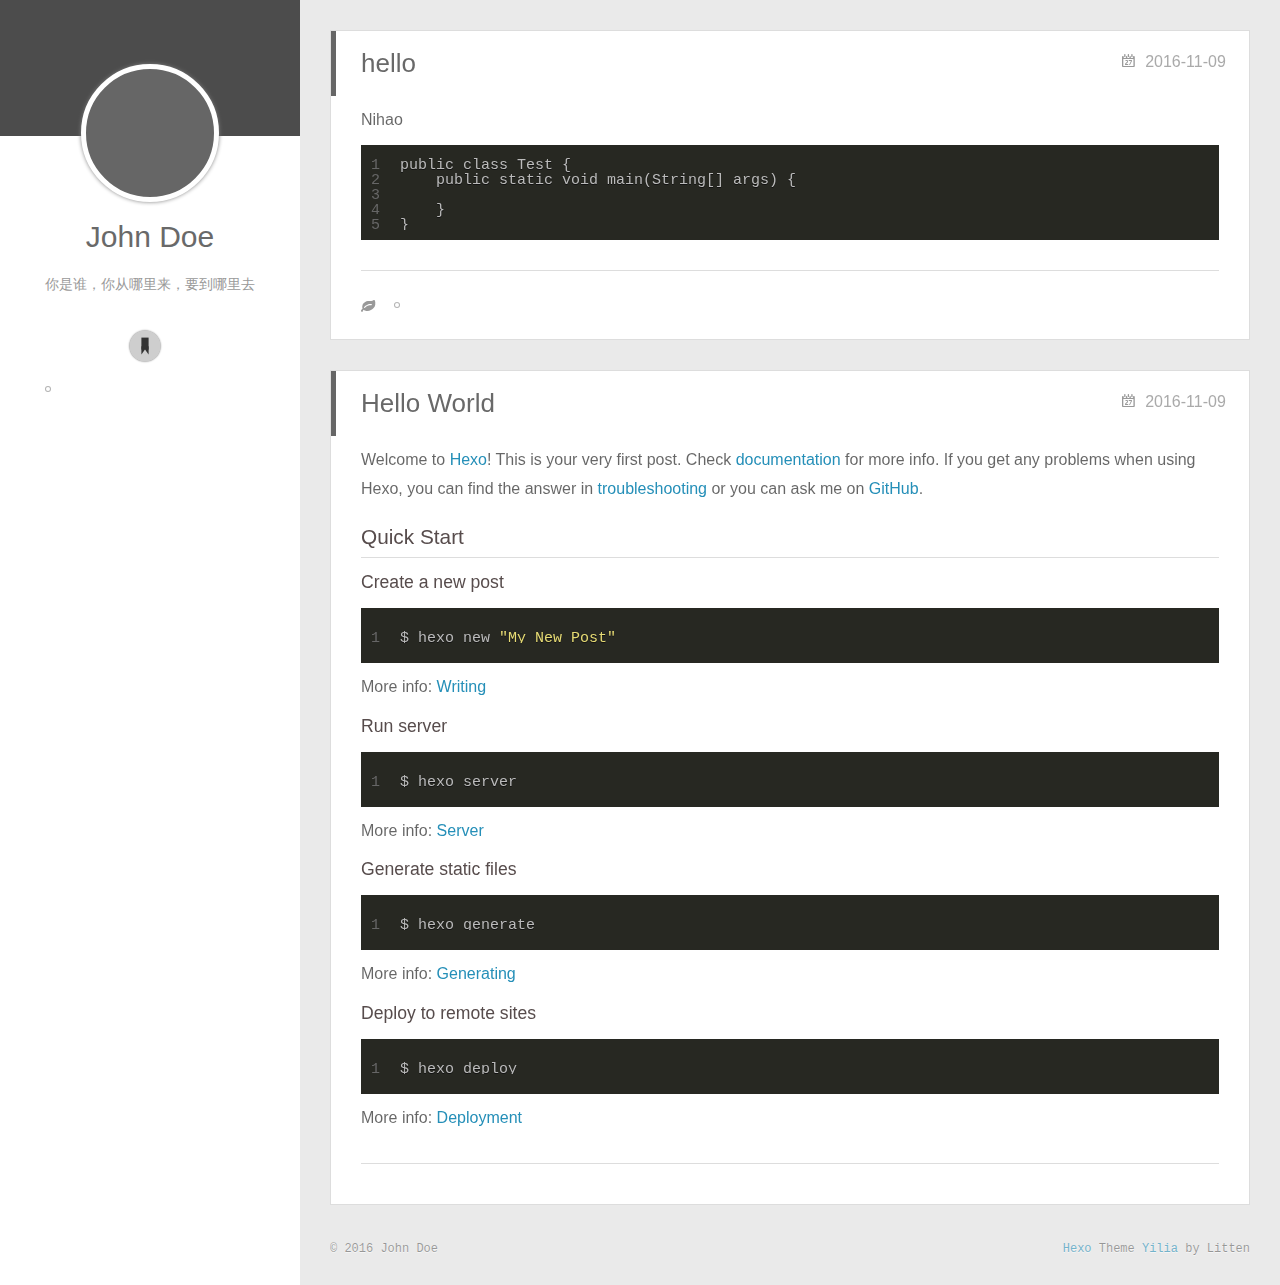
==== commit 81c83211: "Site updated: 2016-11-09 15:29:21" ====
--- a/index.html
+++ b/index.html
@@ -219,7 +219,7 @@
       
         
         <p>Nihao</p>
-<p><code>Biao</code></p>
+<figure class="highlight plain"><table><tr><td class="gutter"><pre><div class="line">1</div><div class="line">2</div><div class="line">3</div><div class="line">4</div><div class="line">5</div></pre></td><td class="code"><pre><div class="line">public class Test &#123;</div><div class="line">    public static void main(String[] args) &#123;</div><div class="line"></div><div class="line">    &#125;</div><div class="line">&#125;</div></pre></td></tr></table></figure>
 
       
     </div>
